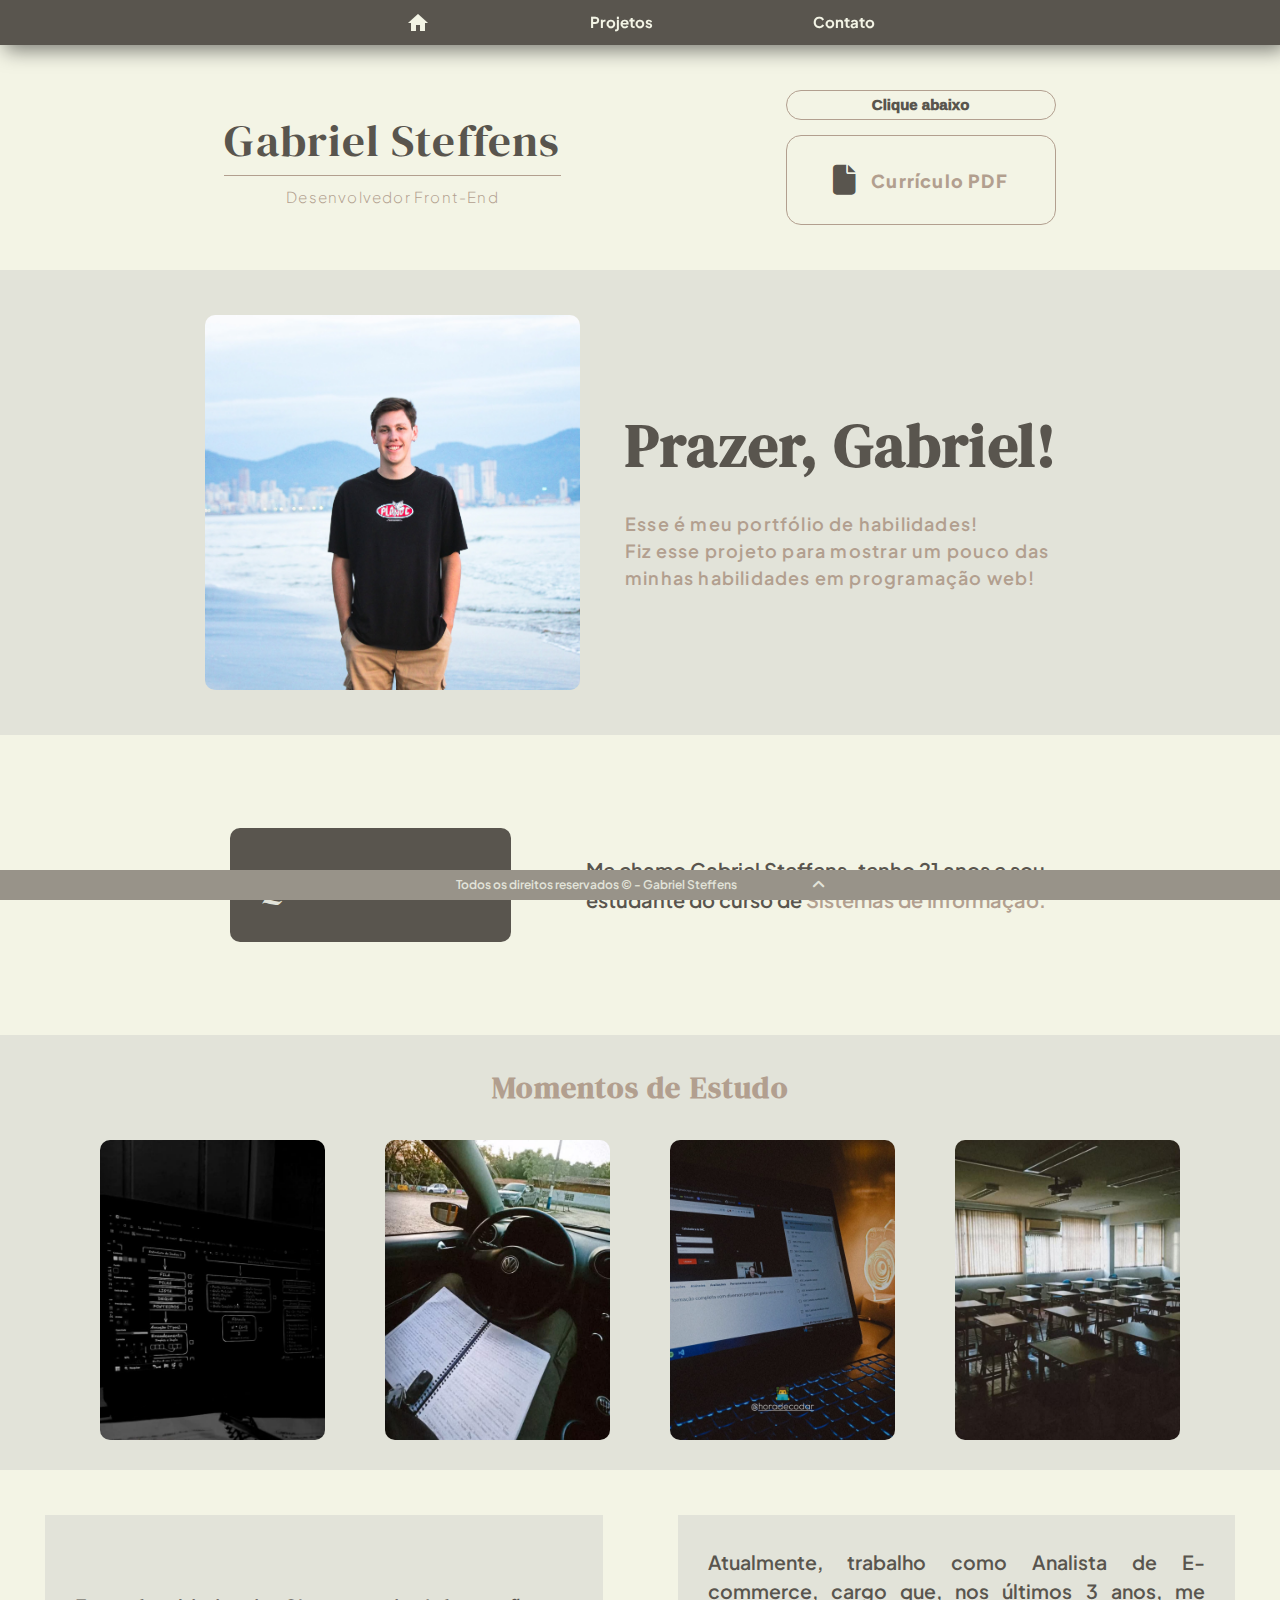
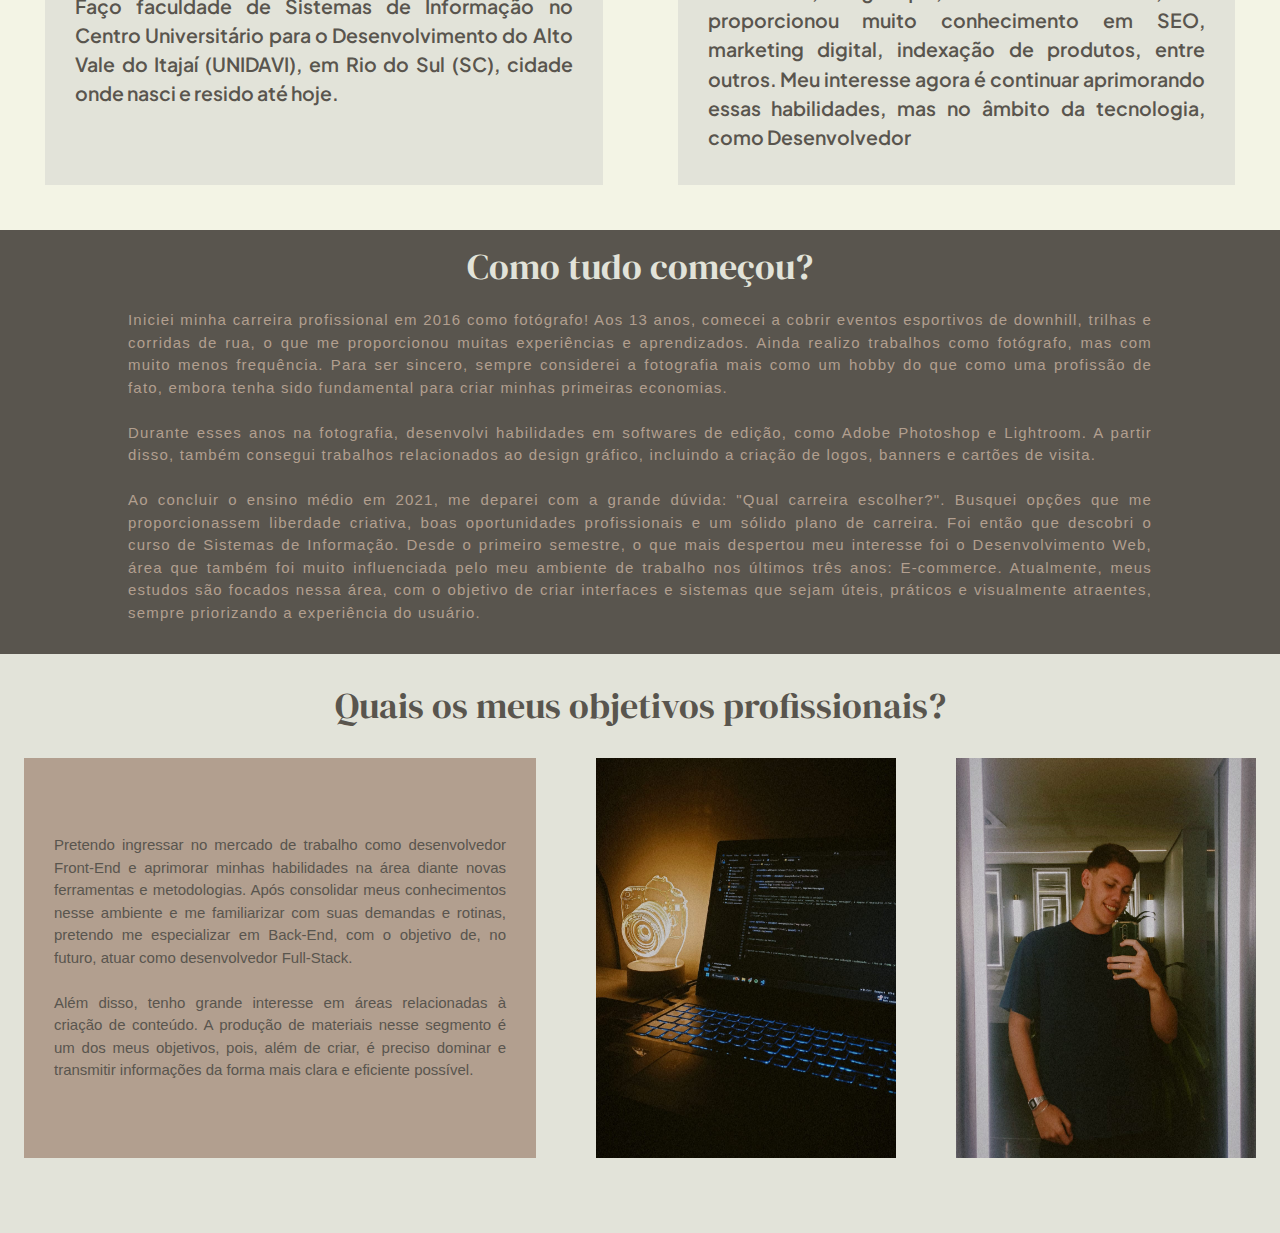
==== index.html @ e94da2ea "alteração estrutural para github page" ====
<!DOCTYPE html>
<html lang="pt-BR">

<head>
    <meta charset="UTF-8">
    <meta name="viewport" content="width=device-width, initial-scale=1.0">
    <link rel="preconnect" href="https://fonts.googleapis.com">
    <link rel="preconnect" href="https://fonts.gstatic.com" crossorigin>
    <link
        href="https://fonts.googleapis.com/css2?family=DM+Serif+Display:ital@0;1&family=Plus+Jakarta+Sans:ital,wght@0,200..800;1,200..800&display=swap"
        rel="stylesheet">
    <link rel="stylesheet" href="https://cdnjs.cloudflare.com/ajax/libs/font-awesome/5.15.4/css/all.min.css">
    <link rel="stylesheet" href="../css/styles.css">
    <link rel="stylesheet" href="https://www.w3schools.com/w3css/4/w3.css">
    <link rel="stylesheet" href="https://fonts.googleapis.com/icon?family=Material+Icons">
    <link rel="stylesheet" href="https://cdnjs.cloudflare.com/ajax/libs/font-awesome/6.5.1/css/all.min.css">


    <title>Portfólio Pessoal - Gabriel Steffens</title>
</head>

<body>
    <div class="navbar-container">
        <nav>
            <ul>
                <li class="material-icons" id="home-icon">home</li>
                <li id="projects-icon">Projetos</li>
                <li id="contact-icon">Contato</li>
            </ul>
        </nav>
    </div>

    <div class="sobre-mim">
        <div class="project-title">
            <div class="project-title-line">
                <h1 class="title">Gabriel Steffens</h1>
                <h3 class="subtitle">Desenvolvedor Front-End</h3>
            </div>
            <a href="../pdf/Curriculo_Gabriel_Steffens.pdf" class="pdf-container" target="_blank">
                <p class="pdf-click-text">Clique abaixo</p>
                <div class="pdf-download">
                    <i class="fa fa-file"></i>
                    <p class="pdf-text">Currículo PDF</p>
                </div>
            </a>
        </div>

        <div class="me-container">
            <img src="../img/gabriel.jpg" alt="imagem de Gabriel Steffens">
            <div class="me-text">
                <h1>Prazer, Gabriel!</h1>
                <h3>Esse é meu portfólio de habilidades! <br> Fiz esse projeto para mostrar um pouco das minhas
                    habilidades em programação web!</h3>
            </div>
        </div>

        <div class="quem-sou-eu">
            <h1>Quem sou eu?</h1>
            <h3>Me chamo Gabriel Steffens, tenho 21 anos e sou estudante do curso de <span>Sistemas de
                    Informação.</span></h3>
        </div>

        <div class="study-title">
            <h1>Momentos de Estudo</h1>
        </div>

        <div class="study-images">
            <img src="../img/1.jpg" alt="momento de estudos 1">
            <img src="../img/2.jpg" alt="momento de estudos 2">
            <img src="../img/3.jpg" alt="momento de estudos 3">
            <img src="../img/4.jpg" alt="momento de estudos 4">
        </div>

        <div class="me-description">
            <div class="text1">
                <p> Faço faculdade de Sistemas de Informação no Centro Universitário para o Desenvolvimento do Alto
                    Vale do Itajaí (UNIDAVI), em Rio do Sul (SC), cidade onde nasci e resido até hoje. </p>
            </div>
            <div class="text2">
                <p> Atualmente, trabalho como Analista de E-commerce, cargo que, nos últimos 3 anos, me
                    proporcionou muito conhecimento em SEO, marketing digital, indexação de produtos, entre outros. Meu
                    interesse agora é continuar aprimorando essas habilidades, mas no âmbito da tecnologia, como
                    Desenvolvedor </p>
            </div>
        </div>

        <div class="my-life">
            <h1>Como tudo começou?</h1>
        </div>
        <div class="my-life-text">
            <p> Iniciei minha carreira profissional em 2016 como fotógrafo! Aos 13 anos, comecei a cobrir eventos
                esportivos de downhill, trilhas e corridas de rua, o que me proporcionou muitas experiências e
                aprendizados. Ainda realizo trabalhos como fotógrafo, mas com muito menos frequência. Para ser sincero,
                sempre considerei a fotografia mais como um hobby do que como uma profissão de fato, embora tenha sido
                fundamental para criar minhas primeiras economias. </p> <br>
            <p> Durante esses anos na fotografia, desenvolvi habilidades em softwares de edição, como Adobe Photoshop e
                Lightroom. A partir disso, também consegui trabalhos relacionados ao design gráfico, incluindo a criação
                de logos, banners e cartões de visita. </p> <br>
            <p> Ao concluir o ensino médio em 2021, me deparei com a grande dúvida: "Qual carreira escolher?". Busquei
                opções que me proporcionassem liberdade criativa, boas oportunidades profissionais e um sólido plano de
                carreira. Foi então que descobri o curso de Sistemas de Informação. Desde o primeiro semestre, o que
                mais despertou meu interesse foi o Desenvolvimento Web, área que também foi muito influenciada pelo
                meu ambiente de trabalho nos últimos três anos: E-commerce. Atualmente, meus estudos são focados
                nessa área, com o objetivo de criar interfaces e sistemas que sejam úteis, práticos e visualmente
                atraentes, sempre priorizando a experiência do usuário. </p>
        </div>

        <div class="my-goal-title">
            <h1>Quais os meus objetivos profissionais?</h1>
        </div>
        <div class="my-goal-content">
            <div class="my-goal-text">
                <p>Pretendo ingressar no mercado de trabalho como desenvolvedor Front-End e aprimorar minhas habilidades
                    na área diante novas ferramentas e metodologias. Após consolidar meus
                    conhecimentos nesse ambiente e me familiarizar com suas demandas e rotinas, pretendo me especializar
                    em Back-End, com o objetivo de, no futuro, atuar como desenvolvedor Full-Stack. </p> <br>
                <p>Além disso, tenho grande interesse em áreas relacionadas à criação de conteúdo.
                    A produção de materiais nesse segmento é um dos meus objetivos, pois, além de criar, é preciso
                    dominar e transmitir informações da forma mais clara e eficiente possível.
                </p>
            </div>
            <div class="my-goal-images">
                <img src="../img/5.jpg" alt="objetivos profissionais 1">
                <img src="../img/6.jpg" alt="objetivos profissionais 2">
            </div>
        </div>
    </div>

    <div class="projetos none">

        <div class="project-header-container">
            <p class="project-header-text">Clique no botão ao lado, e acesse meus repositórios</p>
            <a class="github-link" href="https://github.com/gabste8831" target="_blank">
                <i class="fa-brands fa-square-github"></i>
                <p>Meu Github</p>
            </a>
        </div>

        <div class="project-description-container">
            <div class="project-description">
                <p>Nesta aba estão disponíveis alguns dos meus projetos pessoais e acadêmicos, com o intuito de
                    exemplificar
                    minhas habilidades como desenvolvedor!</p>
            </div>
        </div>

        <div class="github-projects-container">
            <div class="github-projects">

                <div class="projects-size">
                    <a href="https://github.com/gabste8831/QR-code-generator" target="_blank">
                        <img src="../img/project1.png" alt="gerador qr code">
                        <p>Gerador QR-Code</p>
                    </a>
                </div>
                <div class="projects-size">
                    <a href="https://github.com/gabste8831/Next_Level_Week_2025" target="_blank">
                        <img src="../img/project2.jpg" alt="projeto nlw rocketseat">
                        <p>NLW Rocketseat</p>
                    </a>
                </div>
                <div class="projects-size">
                    <a href="https://github.com/gabste8831/Instagram-Login-Page" target="_blank">
                        <img src="../img/project 3.jpg" alt="Réplica página do instagram">
                        <p>Réplica Login Page Instagram</p>
                    </a>
                    </a>
                </div>
                <div class="projects-size">
                    <a href="https://github.com/gabste8831/Tabuada-_simples_js" target="_blank">
                        <img src="../img/project4.jpg" alt="Gerador de tabuadas">
                        <p>Tabuada em JS</p>
                    </a>
                </div>
            </div>
        </div>

    </div>

    <div class="contact none">
        <div class="contact-header">
            <h1>Contato</h1>
        </div>

        <div class="contact-container">
            <div class="contact-content">
                <div class="linkedin">
                    <div class="social-icon">
                        <img src="../img/social-icons/linkedin.png" alt="LinkedIn">
                        <a class="link" href="https://www.linkedin.com/in/gabriel-steffens-/" target="_blank"><p>https://www.linkedin.com/in/gabriel-steffens-/</p></a>
                    </div>
                </div>

                <div class="instagram">
                    <div class="social-icon">
                        <img src="../img/social-icons/instagram.png" alt="Instagram">
                        <a class="link" href="https://www.instagram.com/gabr_ste/" target="_blank"><p>@gabr_ste</p></a>
                    </div>
                </div>

                <div class="github">
                    <div class="social-icon">
                        <img src="../img/social-icons/github.png" alt="GitHub">
                        <a class="link" href="https://github.com/gabste8831" target="_blank"><p>https://github.com/gabste8831</p></a>
                    </div>
                </div>
                <div class="gmail">
                    <div class="social-icon">
                        <img src="../img/social-icons/gmail.png" alt="Gmail">
                        <a class="link"><p>gabrielsteffens2003@gmail.com</p></a>
                    </div>
                </div>
            </div>


        </div>
    </div>


    <script src="../js/script.js" defer></script>
</body>

<footer class="footer-container">
    <div class="footer-text">
        <p>Todos os direitos reservados &copy; - Gabriel Steffens</p>
    </div>
    <div class="footer-icon">
        <i class='fas fa-angle-up' id="scroll-icon"></i>
    </div>
</footer>

</html>
---- css/styles.css ----
*{
    margin: 0;
    padding: 0;
    cursor: default;
    text-decoration: none;
}


.none{
    display: none;
}

body{
    background-color: #ebebeb;
    display: flex;
    flex-direction: column;
    font-family: Plus Jakarta Sans;
    font-weight: 1000;
    padding-top: 3rem;
    height: 100%;
}

/* predefinições de página */



/*  ESTILIZAÇÃO DA NAVBAR */
/* -------------------------------------------------------------------------------------------------------------------------------------- */

.navbar-container{
    background-color: #59554E;
    height: 3rem;
    width: 100%;
    position: fixed;
    top: 0; /* Fixa a navbar no topo */
    left: 0;
    z-index: 100; /* Garante que a navbar ficará por cima de outros elementos */      
    display: flex;
    align-items: center;
    justify-content: center;
    filter: drop-shadow(5px 5px 10px rgba(0, 0, 0, 0.5));

}   

nav ul {
    list-style-type: none;
    display: flex;
}

nav ul li{
    margin: 0 80px;
    font-family: Plus Jakarta Sans;
    font-size: 15px;
    color: #F3F4E5;
    font-weight: bold;
}

nav ul li:hover{
    color:  #ffffff;
    cursor: pointer;
}

.material-icons{
    color: #F3F4E5;
}

.material-icons:hover{
    color: #ffffff;
    cursor: pointer;
}
/* -------------------------------------------------------------------------------------------------------------------------------------- */

/* ESTILIZAÇÃO SOBRE-MIM */
/* -------------------------------------------------------------------------------------------------------------------------------------- */

.project-title{
    background-color: #F3F4E5;
    color: #59554E;
    width: 100%;
    height: 15rem;
    display: flex; 
    flex-direction: row;
    gap: 15rem;
    justify-content: center; /* Centraliza horizontalmente */
    align-items: center; /* Centraliza verticalmente */    

}

.title{
    font-family: DM Serif Display;
    text-align: center;
    letter-spacing: 1.2px;
    font-size: 3rem;
    border-bottom: 0.1px solid #b29f8f;
}

.title:hover{
    color: #3e3b37;
    cursor: default;
}

.subtitle{
    font-family: Plus Jakarta Sans;
    font-size: 15px;
    letter-spacing: 1.2px;
    font-weight: 250;
    color: #b29f8f;
    margin-top: 8px;
    justify-content: center;
    align-items: center;
    display: flex;
}

.pdf-download{
    height: 6rem;
    width: 18rem;
    border-radius: 15px;
    display: flex;
    flex-direction: row;
    justify-content: center;
    align-items: center;
    gap: 1rem;
    border: 1px solid #b29f8f;
}

.pdf-download:hover{
    border: 3px solid #b29f8f;
}

.pdf-text{
    display: flex;
    justify-content: center;
    align-items: center;
    height: 100%;
    color: #b29f8f;
    font-family: Plus Jakarta Sans;
    font-size: 1.2rem;
    letter-spacing: 1.2px;
}

.fa-file {
    font-size: 2rem; /* Aumenta o tamanho do ícone */
}

.pdf-title{
    font-family: Plus Jakarta Sans;
    font-size: 1rem;
    color: #59554E;
    letter-spacing: 1.2px;
}

.pdf-click-text{
    display: flex;
    flex-direction: column;
    justify-content: center;
    align-items: center;
    border: 1px solid #b29f8f;
    height: 2rem;
    width: 18rem;
    border-radius: 15px;
}

.pdf-container{
    display: flex;
    flex-direction: column;
    justify-content: center;
    align-items: center;
    gap: 1rem;
}


 

/* Estilização título portfólio de atividades */

.me-text{
    display: flex;
    flex-direction: column;
    width: 30rem;
    margin-left: 3rem;
    margin-top: 5rem;
}

.me-text h1{
    font-family: DM Serif Display;
    font-size: 4rem;
    letter-spacing: 1.2px;
    color: #59554E;
    font-weight: 600;
}

.me-text h3{
    font-family: Plus Jakarta Sans;
    font-size: 1.2rem;
    letter-spacing: 1.2px;
    color: #b29f8f;
    font-weight: 600;
}

.me-container img{
    width: 25rem;
    border-radius: 10px;
    transition: 0.5s;
}

.me-container img:hover{
    transform: scale(1.1);
}

.me-container{
    display: flex;
    padding: 3rem;
    justify-content: center;
    background-color: #E2E3D9 ;
}

/* Estilização do quem sou eu */

.quem-sou-eu{
    background-color: #F3F4E5;  
    padding: 3rem;
    display: flex;
    align-items: center;
    justify-content: center;
    height: 20rem;
}

.quem-sou-eu h1{
    background-color: #59554E;
    padding: 2rem;
    border-radius: 10px;
    font-family: DM Serif Display;
    color: #E2E3D9;
}

.quem-sou-eu h3{
    width: 31rem;
    margin-left: 5rem;
    font-family: Plus Jakarta Sans;
    font-size: 20px;
    font-weight: 600;
    color: #59554E;
}

.quem-sou-eu h3 span{
    color: #b29f8f;
}

.study-title{
    display: flex;
    justify-content: center;
    background-color: #E2E3D9;
}

.study-title h1{
    font-family: DM Serif Display;
    font-size: 2rem;
    letter-spacing: 1.2px;
    color: #b29f8f;
    font-weight: 600;
    padding: 20px;
}

.study-images{
    display: flex;
    justify-content: center;
    gap: 2rem;
    background-color: #E2E3D9;
    padding-bottom: 2rem;
    width: 100%;
    box-sizing: border-box;
}

.study-images img{
    width: 15rem;
    margin: 0 1rem;
    border-radius: 10px;
    transition: 0.2s;
}

.study-images img:hover{
    transform: scale(1.05);
}

.me-description{
    display: flex;
    justify-content: center;
    background-color: #F3F4E5;
    padding: 3rem;
    align-items: center;
    gap: 5rem; ;
}

.text1{
    font-family: Plus Jakarta Sans;
    font-size: 1.3rem;
    font-weight: 600;
    color: #59554E;
    height: 18rem;
    width: 40rem; /* Pode ajustar a largura conforme o layout */
    background-color: #E2E3D9;
    padding: 2rem;
    display: flex;
    align-items: center;
    justify-content: center;
    text-align: justify;
    overflow: hidden;
    
}

.text2 {
    font-family: Plus Jakarta Sans;
    font-size: 1.3rem;
    font-weight: 600;
    color: #59554E;
    height: 18rem;
    width: 40rem; /* Pode ajustar a largura conforme o layout */
    background-color: #E2E3D9;
    padding: 2rem;
    display: flex;
    align-items: center;
    justify-content: center;
    text-align: justify;
    overflow: hidden;
}


.my-life{
    display: flex;
    justify-content: center;
    background-color: #59554E;
    color: #E2E3D9;
    padding-bottom: 5px;
}

.my-life-text{
    font-size: 1rem;
    letter-spacing: 1.2px;
    background-color: #59554E;
    color: #b29f8f;
    font-weight: 300;
    width: 100%;
    align-items: center;
    padding-bottom: 2rem;
}

.my-life-text p{
    width: 80%;
    margin: 0 auto;
    text-align: justify;
}

.my-life h1{
    font-family: DM Serif Display;
    
}

.my-goal-title{
    display: flex;
    justify-content: center;
    background-color: #E2E3D9;
    font-size: 1rem;
    color: #59554E;
    padding-top: 1rem;
    padding-bottom: 1rem;
}

.my-goal-title h1{
    font-family: DM Serif Display;
}

.my-goal-content{
    background-color: #E2E3D9;
    width: 100%;
    display: flex;
    justify-content: center;
    padding-bottom: 5rem;
    gap: 4rem;
}

.my-goal-text{
    color: #59554E;
    width: 40%;
    text-align: justify;
    display: flex;
    flex-direction: column;
    background-color: #b29f8f;
    padding: 2rem;
    justify-content: center;
    align-items: center;
    font-size: 1rem;
    font-weight: 400;
    margin: 0 rem;
}

.my-goal-images{
    display: flex;
    justify-content: center;
    gap: 4rem;
}

.my-goal-images img {
    width: 100%;
    max-width: 20rem; 
    height: auto;
    display: block; 
    object-fit: contain;
    transition: 0.5s;
}

.my-goal-images img:hover{
    transform: scale(1.05);
}

.footer-container {
    background-color: #989389;
    display: flex;
    height: 2rem;
    width: 100%;
    display: flex;
    justify-content: center;
    align-items: center;
    gap: 5rem;
    left: 0;
    bottom: 0;
    position: fixed;
}

.footer-text {
    font-family: Plus Jakarta Sans;
    font-size: 0.8rem;
    color: #E2E3D9;
    font-weight: 600;
    text-align: center; 
}

.footer-icon {
    color: #E2E3D9;
    font-size: 1rem; 
    cursor: pointer;
    align-items: center;
    cursor: pointer;
}

.footer-icon:hover {
    color: #59554E;
    cursor: pointer;
}

/* -------------------------------------------------------------------------------------------------------------------------------------- */

/* ESTILIZAÇÃO PROJETOS */
/* -------------------------------------------------------------------------------------------------------------------------------------- */
.project-header-container{
    background-color: #F3F4E5;
    color: #59554E;
    width: 100%;
    height: 12rem;
    display: flex; 
    justify-content: center; 
    align-items: center; 
    gap: 10rem;  
}

.project-header-text{
    width: 25rem;
    text-align: center;
    font-size: 1.5rem;
    font-weight: 600;
    font-family: plus jakarta sans;
    padding: 1rem;
    border-radius: 10px;
    border: 2px solid #b29f8f;
}

.github-link{
    display: flex;
    gap: 0.5rem;
    align-items: center;
    padding: 1.5rem;
    font-size: 2.5rem;
    font-family: plus jakarta sans;
    border-radius: 10px;
    border: 2px solid #b29f8f;
    background-color: #F3F4E5;
}

.github-link:hover{
    background-color: #989389;
    color: #ebebeb;
    border: 2px solid #ebebeb;
}

.github-link, .fa-brands, .fa-square-github, .github-link p{
    cursor: pointer;
}

.project-description-container{
    background-color:#E2E3D9;
    color: #b29f8f;
    width: 100%;
    height: 5rem;
    display: flex; 
    justify-content: center; 
    align-items: center;   
}

.project-description{
    display: flex;
    flex-direction: column;
    align-items: center;
    font-size: 1.1rem;
    font-family: plus jakarta sans;
    justify-content: center;
    text-align: center;
    padding: 1rem;
}

.github-projects-container {
    display: flex;
    justify-content: center; /* Centraliza o conteúdo horizontalmente */
    align-items: center; /* Centraliza o conteúdo verticalmente */ 
    background-color: #F3F4E5;
    padding-top: 2rem;
    padding-left: 10rem;
    padding-right: 10rem;
    padding-bottom: 5rem;

}

.github-projects {
    display: grid;
    grid-template-columns: repeat(2, 1fr); /* Cria duas colunas */
    gap: 5rem; /* Espaçamento entre os projetos */
    justify-items: center; /* Centraliza os itens dentro do grid */
}

.projects-size {
    display: flex;
    flex-direction: column;
    text-align: center;
    justify-content: center;
}

.projects-size p {
    background-color: #59554E;
    color: #F3F4E5;
    margin-top: 1rem;
    height: 2rem;
    font-family: 'Plus Jakarta Sans', sans-serif;
    display: flex;
    justify-content: center;
    align-items: center;
    border-radius: 8px;
}

.projects-size img {
    width: 100%;
    height: auto;
    display: block;
    margin: 0 auto; /* Centraliza a imagem */
    border-radius: 8px;
    border: 5px solid #E2E3D9;
    transition: 0.7s;

}

.projects-size img:hover{
    cursor: pointer;
    transform: scale(1.02);
}
/* -------------------------------------------------------------------------------------------------------------------------------------- */

/* ESTILIZAÇÃO CONTATO */
/* -------------------------------------------------------------------------------------------------------------------------------------- */

.contact-container{
    display:  flex;
    flex-direction: column;
    justify-content: center;
    align-items: center;
    background-color: #59554E;
    height: calc(100vh - 15rem);
}

.contact-header{
    background-color: #F3F4E5;
    color: #59554E;
    width: 100%;
    height: 10rem;
    display: flex; 
    justify-content: center; 
    align-items: center; 
    gap: 10rem; 
    font-family: 'DM Serif Display';
}

.contact-header h1 {
    font-family: 'DM Serif Display';
}

.contact-content {
    width: 50rem;
    display: flex;
    flex-direction: column;
    gap: 1.5rem;
    background-color: #F3F4E5;
    padding: 2rem;
    border-radius: 1rem;
}

.social-icon img{
    height: 3rem;
    width: 3rem;
}

.social-icon{
    display: flex;
    align-items: center;
    width: 100%;
    color: #59554E;
}

.social-icon p{
    font-family: 'Plus Jakarta Sans';
    padding-left: 1rem;
    font-size: 1.1rem;
}

.link p:hover{
    cursor: pointer;
    color: #b29f8f;
}
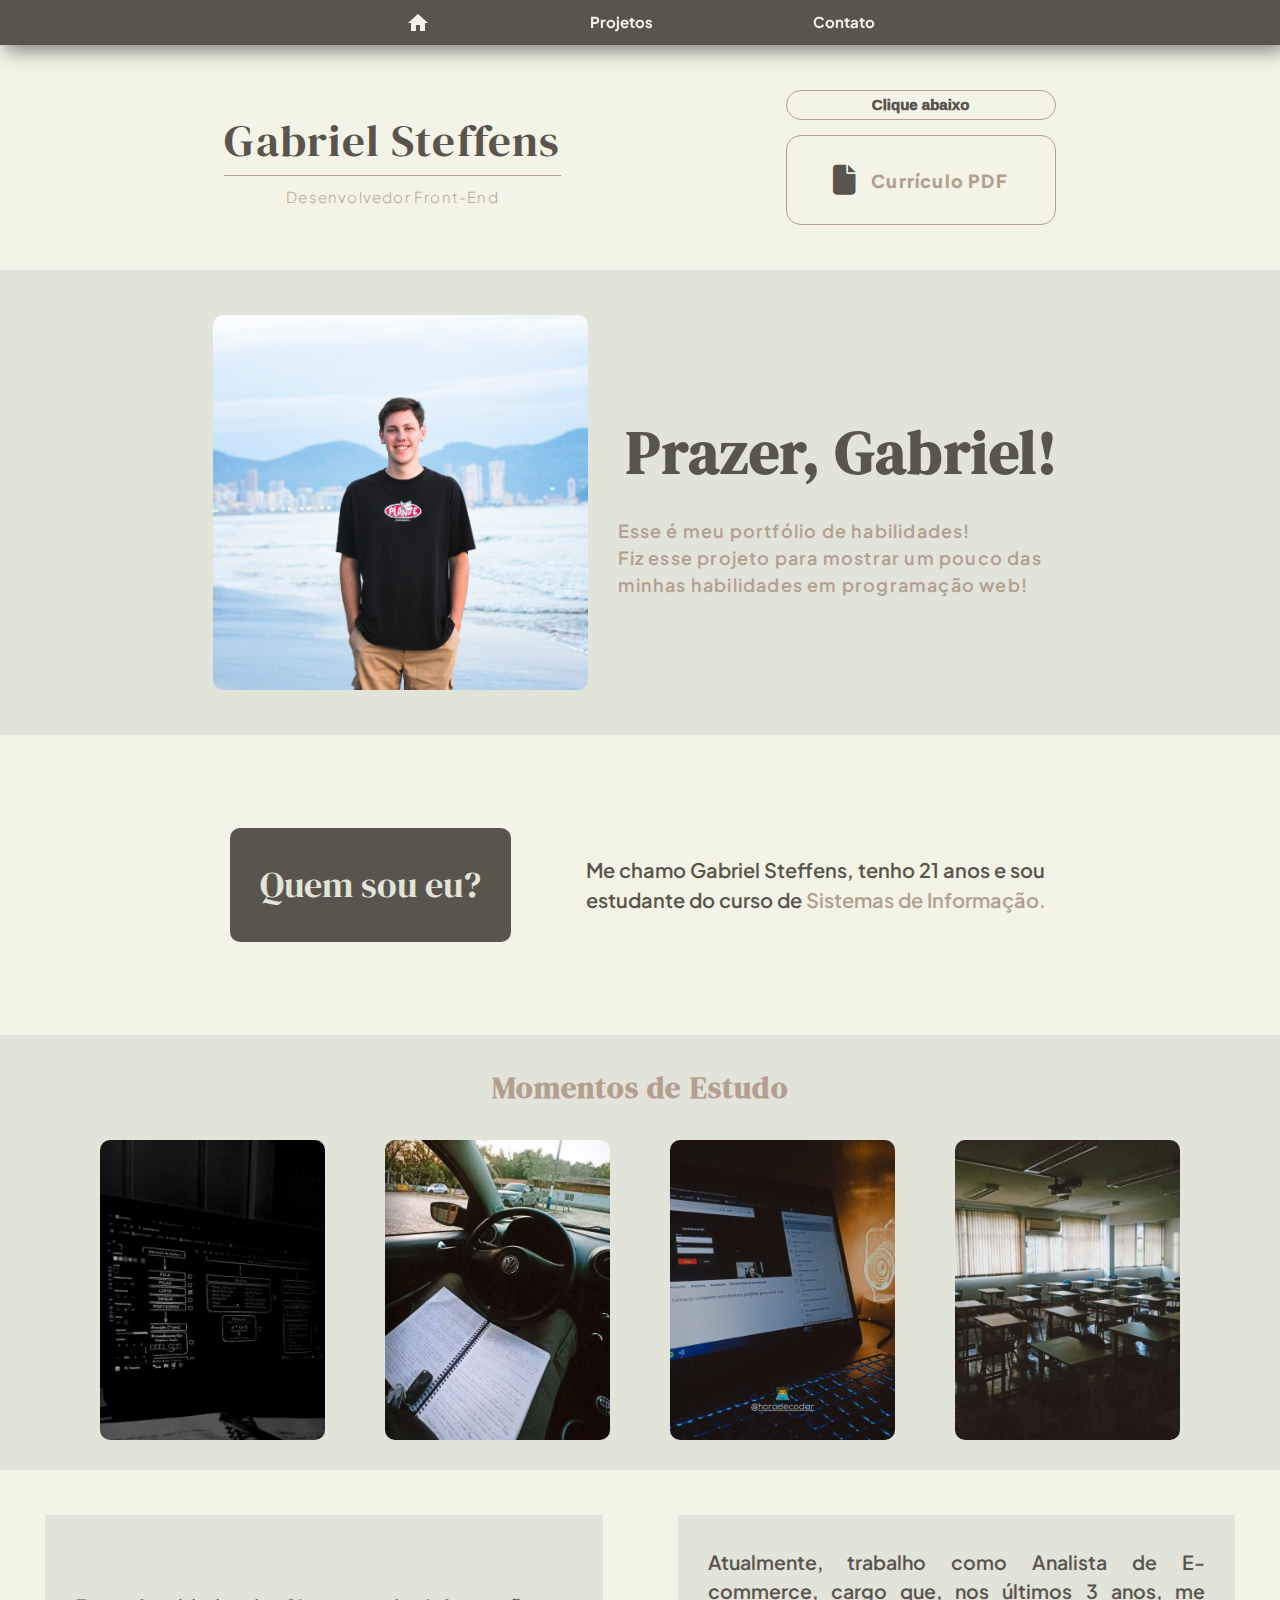
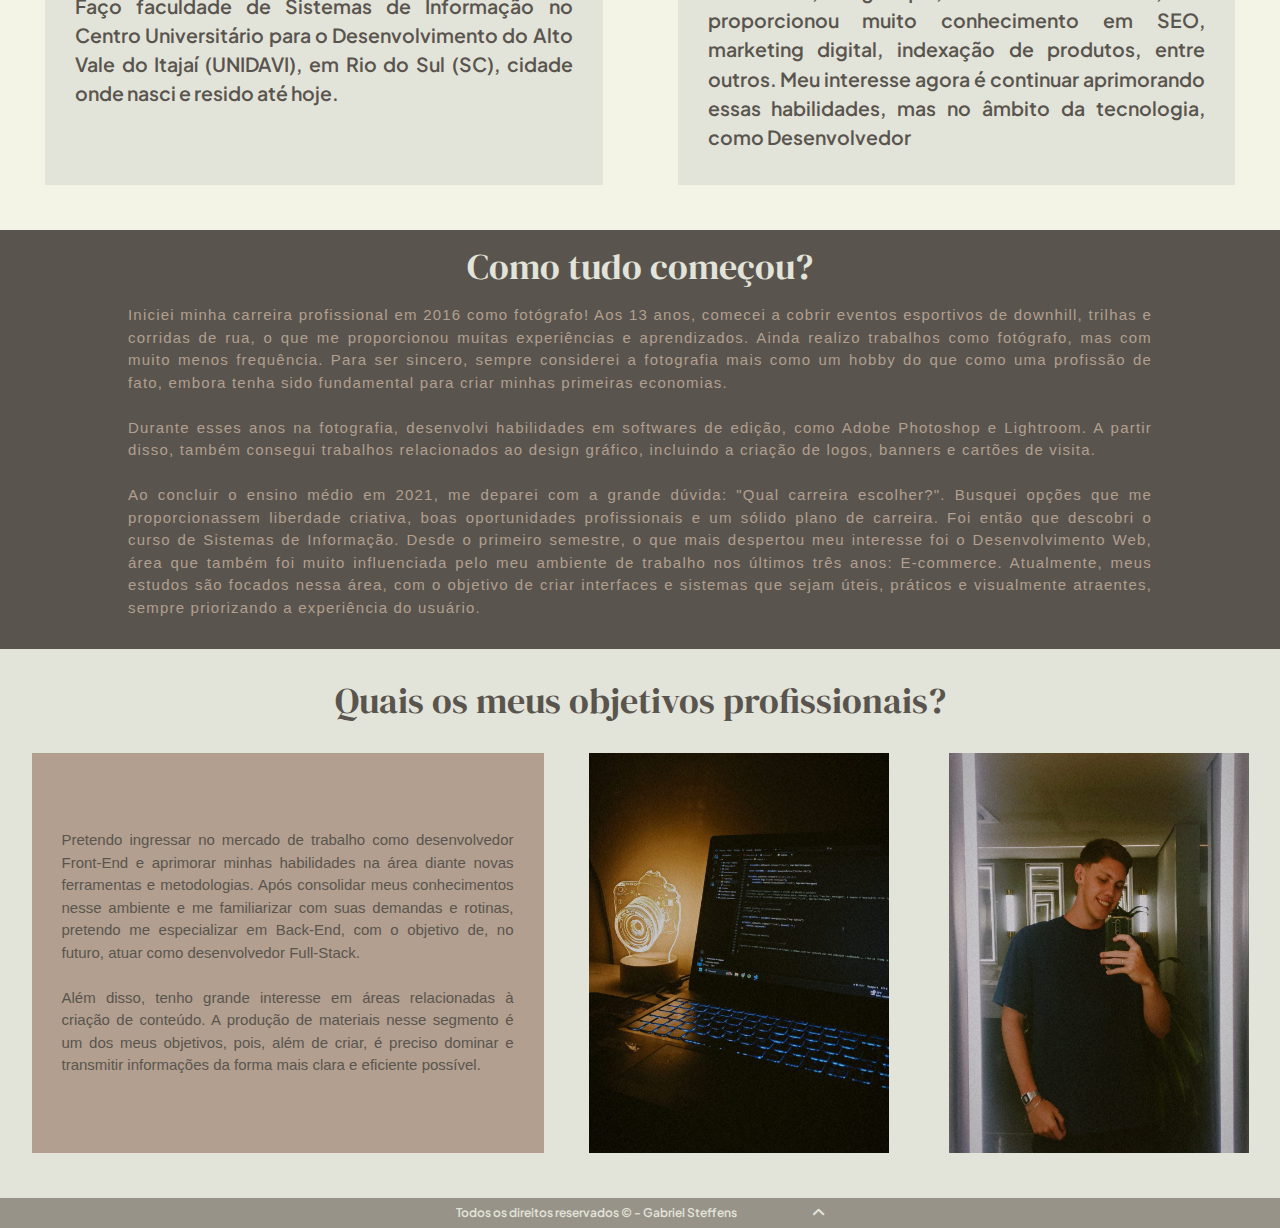
==== commit 179ceea6: "alterações css complementares - responsividade aba contact" ====
--- a/index.html
+++ b/index.html
@@ -129,7 +129,7 @@
     <div class="projetos none">
 
         <div class="project-header-container">
-            <p class="project-header-text">Clique no botão ao lado, e acesse meus repositórios</p>
+            <p class="project-header-text">Clique no botão, e acesse meus repositórios</p>
             <a class="github-link" href="https://github.com/gabste8831" target="_blank">
                 <i class="fa-brands fa-square-github"></i>
                 <p>Meu Github</p>
--- a/css/styles.css
+++ b/css/styles.css
@@ -1,4 +1,4 @@
-*{
+* {
     margin: 0;
     padding: 0;
     cursor: default;
@@ -6,11 +6,11 @@
 }
 
 
-.none{
+.none {
     display: none;
 }
 
-body{
+body {
     background-color: #ebebeb;
     display: flex;
     flex-direction: column;
@@ -20,34 +20,35 @@
     height: 100%;
 }
 
-/* predefinições de página */
+
 
 
 
 /*  ESTILIZAÇÃO DA NAVBAR */
 /* -------------------------------------------------------------------------------------------------------------------------------------- */
 
-.navbar-container{
+.navbar-container {
     background-color: #59554E;
     height: 3rem;
     width: 100%;
     position: fixed;
-    top: 0; /* Fixa a navbar no topo */
+    top: 0;
     left: 0;
-    z-index: 100; /* Garante que a navbar ficará por cima de outros elementos */      
-    display: flex;
+    z-index: 100;
+    display: flex;
+    flex-direction: row;
     align-items: center;
     justify-content: center;
     filter: drop-shadow(5px 5px 10px rgba(0, 0, 0, 0.5));
 
-}   
+}
 
 nav ul {
     list-style-type: none;
     display: flex;
 }
 
-nav ul li{
+nav ul li {
     margin: 0 80px;
     font-family: Plus Jakarta Sans;
     font-size: 15px;
@@ -55,38 +56,41 @@
     font-weight: bold;
 }
 
-nav ul li:hover{
-    color:  #ffffff;
-    cursor: pointer;
-}
-
-.material-icons{
-    color: #F3F4E5;
-}
-
-.material-icons:hover{
+nav ul li:hover {
     color: #ffffff;
     cursor: pointer;
 }
+
+.material-icons {
+    color: #F3F4E5;
+}
+
+.material-icons:hover {
+    color: #ffffff;
+    cursor: pointer;
+}
+
 /* -------------------------------------------------------------------------------------------------------------------------------------- */
 
 /* ESTILIZAÇÃO SOBRE-MIM */
 /* -------------------------------------------------------------------------------------------------------------------------------------- */
 
-.project-title{
+.project-title {
     background-color: #F3F4E5;
     color: #59554E;
     width: 100%;
     height: 15rem;
-    display: flex; 
+    display: flex;
     flex-direction: row;
     gap: 15rem;
-    justify-content: center; /* Centraliza horizontalmente */
-    align-items: center; /* Centraliza verticalmente */    
-
-}
-
-.title{
+    justify-content: center;
+    /* Centraliza horizontalmente */
+    align-items: center;
+    /* Centraliza verticalmente */
+
+}
+
+.title {
     font-family: DM Serif Display;
     text-align: center;
     letter-spacing: 1.2px;
@@ -94,12 +98,12 @@
     border-bottom: 0.1px solid #b29f8f;
 }
 
-.title:hover{
+.title:hover {
     color: #3e3b37;
     cursor: default;
 }
 
-.subtitle{
+.subtitle {
     font-family: Plus Jakarta Sans;
     font-size: 15px;
     letter-spacing: 1.2px;
@@ -111,7 +115,7 @@
     display: flex;
 }
 
-.pdf-download{
+.pdf-download {
     height: 6rem;
     width: 18rem;
     border-radius: 15px;
@@ -123,11 +127,11 @@
     border: 1px solid #b29f8f;
 }
 
-.pdf-download:hover{
+.pdf-download:hover {
     border: 3px solid #b29f8f;
 }
 
-.pdf-text{
+.pdf-text {
     display: flex;
     justify-content: center;
     align-items: center;
@@ -139,17 +143,17 @@
 }
 
 .fa-file {
-    font-size: 2rem; /* Aumenta o tamanho do ícone */
-}
-
-.pdf-title{
+    font-size: 2rem;
+}
+
+.pdf-title {
     font-family: Plus Jakarta Sans;
     font-size: 1rem;
     color: #59554E;
     letter-spacing: 1.2px;
 }
 
-.pdf-click-text{
+.pdf-click-text {
     display: flex;
     flex-direction: column;
     justify-content: center;
@@ -160,7 +164,7 @@
     border-radius: 15px;
 }
 
-.pdf-container{
+.pdf-container {
     display: flex;
     flex-direction: column;
     justify-content: center;
@@ -169,19 +173,19 @@
 }
 
 
- 
+
 
 /* Estilização título portfólio de atividades */
 
-.me-text{
+.me-text {
     display: flex;
     flex-direction: column;
-    width: 30rem;
-    margin-left: 3rem;
-    margin-top: 5rem;
-}
-
-.me-text h1{
+    justify-content: center;
+    align-items: center;
+    max-width: 30rem;
+}
+
+.me-text h1 {
     font-family: DM Serif Display;
     font-size: 4rem;
     letter-spacing: 1.2px;
@@ -189,7 +193,7 @@
     font-weight: 600;
 }
 
-.me-text h3{
+.me-text h3 {
     font-family: Plus Jakarta Sans;
     font-size: 1.2rem;
     letter-spacing: 1.2px;
@@ -197,27 +201,29 @@
     font-weight: 600;
 }
 
-.me-container img{
+.me-container img {
     width: 25rem;
     border-radius: 10px;
     transition: 0.5s;
 }
 
-.me-container img:hover{
+.me-container img:hover {
     transform: scale(1.1);
 }
 
-.me-container{
+.me-container {
     display: flex;
     padding: 3rem;
     justify-content: center;
-    background-color: #E2E3D9 ;
+    align-items: center;
+    gap: 2rem;
+    background-color: #E2E3D9;
 }
 
 /* Estilização do quem sou eu */
 
-.quem-sou-eu{
-    background-color: #F3F4E5;  
+.quem-sou-eu {
+    background-color: #F3F4E5;
     padding: 3rem;
     display: flex;
     align-items: center;
@@ -225,7 +231,7 @@
     height: 20rem;
 }
 
-.quem-sou-eu h1{
+.quem-sou-eu h1 {
     background-color: #59554E;
     padding: 2rem;
     border-radius: 10px;
@@ -233,7 +239,7 @@
     color: #E2E3D9;
 }
 
-.quem-sou-eu h3{
+.quem-sou-eu h3 {
     width: 31rem;
     margin-left: 5rem;
     font-family: Plus Jakarta Sans;
@@ -242,17 +248,17 @@
     color: #59554E;
 }
 
-.quem-sou-eu h3 span{
+.quem-sou-eu h3 span {
     color: #b29f8f;
 }
 
-.study-title{
+.study-title {
     display: flex;
     justify-content: center;
     background-color: #E2E3D9;
 }
 
-.study-title h1{
+.study-title h1 {
     font-family: DM Serif Display;
     font-size: 2rem;
     letter-spacing: 1.2px;
@@ -261,7 +267,7 @@
     padding: 20px;
 }
 
-.study-images{
+.study-images {
     display: flex;
     justify-content: center;
     gap: 2rem;
@@ -271,33 +277,35 @@
     box-sizing: border-box;
 }
 
-.study-images img{
+.study-images img {
     width: 15rem;
     margin: 0 1rem;
     border-radius: 10px;
     transition: 0.2s;
 }
 
-.study-images img:hover{
+.study-images img:hover {
     transform: scale(1.05);
 }
 
-.me-description{
+.me-description {
     display: flex;
     justify-content: center;
     background-color: #F3F4E5;
     padding: 3rem;
     align-items: center;
-    gap: 5rem; ;
-}
-
-.text1{
+    gap: 5rem;
+    ;
+}
+
+.text1 {
     font-family: Plus Jakarta Sans;
     font-size: 1.3rem;
     font-weight: 600;
     color: #59554E;
     height: 18rem;
-    width: 40rem; /* Pode ajustar a largura conforme o layout */
+    width: 40rem;
+    /* Pode ajustar a largura conforme o layout */
     background-color: #E2E3D9;
     padding: 2rem;
     display: flex;
@@ -305,7 +313,7 @@
     justify-content: center;
     text-align: justify;
     overflow: hidden;
-    
+
 }
 
 .text2 {
@@ -314,7 +322,8 @@
     font-weight: 600;
     color: #59554E;
     height: 18rem;
-    width: 40rem; /* Pode ajustar a largura conforme o layout */
+    width: 40rem;
+    /* Pode ajustar a largura conforme o layout */
     background-color: #E2E3D9;
     padding: 2rem;
     display: flex;
@@ -325,15 +334,14 @@
 }
 
 
-.my-life{
+.my-life {
     display: flex;
     justify-content: center;
     background-color: #59554E;
     color: #E2E3D9;
-    padding-bottom: 5px;
-}
-
-.my-life-text{
+}
+
+.my-life-text {
     font-size: 1rem;
     letter-spacing: 1.2px;
     background-color: #59554E;
@@ -344,18 +352,18 @@
     padding-bottom: 2rem;
 }
 
-.my-life-text p{
+.my-life-text p {
     width: 80%;
     margin: 0 auto;
     text-align: justify;
 }
 
-.my-life h1{
+.my-life h1 {
     font-family: DM Serif Display;
-    
-}
-
-.my-goal-title{
+
+}
+
+.my-goal-title {
     display: flex;
     justify-content: center;
     background-color: #E2E3D9;
@@ -365,20 +373,20 @@
     padding-bottom: 1rem;
 }
 
-.my-goal-title h1{
+.my-goal-title h1 {
     font-family: DM Serif Display;
 }
 
-.my-goal-content{
+.my-goal-content {
     background-color: #E2E3D9;
     width: 100%;
     display: flex;
     justify-content: center;
-    padding-bottom: 5rem;
-    gap: 4rem;
-}
-
-.my-goal-text{
+    padding-bottom: 3rem;
+    gap: 3rem;
+}
+
+.my-goal-text {
     color: #59554E;
     width: 40%;
     text-align: justify;
@@ -393,7 +401,7 @@
     margin: 0 rem;
 }
 
-.my-goal-images{
+.my-goal-images {
     display: flex;
     justify-content: center;
     gap: 4rem;
@@ -401,14 +409,14 @@
 
 .my-goal-images img {
     width: 100%;
-    max-width: 20rem; 
+    max-width: 20rem;
     height: auto;
-    display: block; 
+    display: block;
     object-fit: contain;
     transition: 0.5s;
 }
 
-.my-goal-images img:hover{
+.my-goal-images img:hover {
     transform: scale(1.05);
 }
 
@@ -421,9 +429,6 @@
     justify-content: center;
     align-items: center;
     gap: 5rem;
-    left: 0;
-    bottom: 0;
-    position: fixed;
 }
 
 .footer-text {
@@ -431,12 +436,12 @@
     font-size: 0.8rem;
     color: #E2E3D9;
     font-weight: 600;
-    text-align: center; 
+    text-align: center;
 }
 
 .footer-icon {
     color: #E2E3D9;
-    font-size: 1rem; 
+    font-size: 1rem;
     cursor: pointer;
     align-items: center;
     cursor: pointer;
@@ -451,18 +456,18 @@
 
 /* ESTILIZAÇÃO PROJETOS */
 /* -------------------------------------------------------------------------------------------------------------------------------------- */
-.project-header-container{
+.project-header-container {
     background-color: #F3F4E5;
     color: #59554E;
     width: 100%;
     height: 12rem;
-    display: flex; 
-    justify-content: center; 
-    align-items: center; 
-    gap: 10rem;  
-}
-
-.project-header-text{
+    display: flex;
+    justify-content: center;
+    align-items: center;
+    gap: 10rem;
+}
+
+.project-header-text {
     width: 25rem;
     text-align: center;
     font-size: 1.5rem;
@@ -473,7 +478,7 @@
     border: 2px solid #b29f8f;
 }
 
-.github-link{
+.github-link {
     display: flex;
     gap: 0.5rem;
     align-items: center;
@@ -485,27 +490,30 @@
     background-color: #F3F4E5;
 }
 
-.github-link:hover{
+.github-link:hover {
     background-color: #989389;
     color: #ebebeb;
     border: 2px solid #ebebeb;
 }
 
-.github-link, .fa-brands, .fa-square-github, .github-link p{
+.github-link,
+.fa-brands,
+.fa-square-github,
+.github-link p {
     cursor: pointer;
 }
 
-.project-description-container{
-    background-color:#E2E3D9;
+.project-description-container {
+    background-color: #E2E3D9;
     color: #b29f8f;
     width: 100%;
     height: 5rem;
-    display: flex; 
-    justify-content: center; 
-    align-items: center;   
-}
-
-.project-description{
+    display: flex;
+    justify-content: center;
+    align-items: center;
+}
+
+.project-description {
     display: flex;
     flex-direction: column;
     align-items: center;
@@ -518,8 +526,8 @@
 
 .github-projects-container {
     display: flex;
-    justify-content: center; /* Centraliza o conteúdo horizontalmente */
-    align-items: center; /* Centraliza o conteúdo verticalmente */ 
+    justify-content: center;
+    align-items: center;
     background-color: #F3F4E5;
     padding-top: 2rem;
     padding-left: 10rem;
@@ -530,9 +538,9 @@
 
 .github-projects {
     display: grid;
-    grid-template-columns: repeat(2, 1fr); /* Cria duas colunas */
-    gap: 5rem; /* Espaçamento entre os projetos */
-    justify-items: center; /* Centraliza os itens dentro do grid */
+    grid-template-columns: repeat(2, 1fr);
+    gap: 5rem;
+    justify-items: center;
 }
 
 .projects-size {
@@ -558,24 +566,26 @@
     width: 100%;
     height: auto;
     display: block;
-    margin: 0 auto; /* Centraliza a imagem */
+    margin: 0 auto;
+    /* Centraliza a imagem */
     border-radius: 8px;
     border: 5px solid #E2E3D9;
     transition: 0.7s;
 
 }
 
-.projects-size img:hover{
+.projects-size img:hover {
     cursor: pointer;
     transform: scale(1.02);
 }
+
 /* -------------------------------------------------------------------------------------------------------------------------------------- */
 
 /* ESTILIZAÇÃO CONTATO */
 /* -------------------------------------------------------------------------------------------------------------------------------------- */
 
-.contact-container{
-    display:  flex;
+.contact-container {
+    display: flex;
     flex-direction: column;
     justify-content: center;
     align-items: center;
@@ -583,15 +593,15 @@
     height: calc(100vh - 15rem);
 }
 
-.contact-header{
+.contact-header {
     background-color: #F3F4E5;
     color: #59554E;
     width: 100%;
     height: 10rem;
-    display: flex; 
-    justify-content: center; 
-    align-items: center; 
-    gap: 10rem; 
+    display: flex;
+    justify-content: center;
+    align-items: center;
+    gap: 10rem;
     font-family: 'DM Serif Display';
 }
 
@@ -609,25 +619,298 @@
     border-radius: 1rem;
 }
 
-.social-icon img{
+.social-icon img {
     height: 3rem;
     width: 3rem;
 }
 
-.social-icon{
-    display: flex;
-    align-items: center;
-    width: 100%;
-    color: #59554E;
-}
-
-.social-icon p{
+.social-icon {
+    display: flex;
+    align-items: center;
+    width: 100%;
+    color: #59554E;
+}
+
+.social-icon p {
     font-family: 'Plus Jakarta Sans';
     padding-left: 1rem;
     font-size: 1.1rem;
 }
 
-.link p:hover{
+.link p:hover {
     cursor: pointer;
     color: #b29f8f;
+}
+
+
+/* RESPONSIVIDADE */
+
+/* Media query para telas menores que 480px (celulares em modo retrato) */
+@media (max-width: 480px) {
+
+    .title {
+        font-size: 2rem;
+    }
+
+    .subtitle {
+        font-size: 0.9rem;
+    }
+
+    .pdf-text {
+        font-size: 0.9rem;
+    }
+
+
+    .me-container img {
+        width: 90%;
+        max-width: 15rem;
+    }
+
+    .study-images img {
+        width: 90%;
+        max-width: 15rem;
+    }
+
+
+    .github-link {
+        font-size: 1.3rem;
+    }
+
+    .my-goal-content {
+        margin-bottom: ppx;
+    }
+}
+
+
+@media screen and (max-width: 768px) {
+    body {
+        padding-top: 2rem;
+        font-size: 14px;
+    }
+
+    .navbar-container {
+        display: flex;
+        height: 2.5rem;
+    }
+
+    nav ul {
+        align-items: center;
+        gap: 5rem;
+        transform: scale(0.9);
+
+    }
+
+    nav ul li {
+        margin: 10px 0;
+        font-size: 12px;
+    }
+
+
+    .project-title {
+        flex-direction: column;
+        height: auto;
+        gap: 2rem;
+        text-align: center;
+        padding: 2rem 1rem;
+    }
+
+    .me-container {
+        flex-direction: column;
+        text-align: center;
+        padding: 2rem 1rem;
+    }
+
+    .me-container img {
+        width: 90%;
+        max-width: 15rem;
+    }
+
+    .quem-sou-eu {
+        flex-direction: column;
+        text-align: center;
+        height: auto;
+    }
+
+    .quem-sou-eu h3 {
+        width: 90%;
+        margin-left: 0;
+        font-size: 18px;
+    }
+
+    .study-images {
+        flex-wrap: wrap;
+        justify-content: center;
+    }
+
+    .study-images img {
+        width: 80%;
+        max-width: 15rem;
+    }
+
+    .me-description {
+        flex-direction: column;
+        gap: 2rem;
+        padding: 2rem 1rem;
+    }
+
+    .text1,
+    .text2 {
+        width: 90%;
+        height: auto;
+        padding: 1.5rem;
+    }
+
+    .my-life h1 {
+        font-size: 1.8rem;
+        text-align: center;
+    }
+
+    .my-goal-content {
+        flex-direction: column;
+        align-items: center;
+    }
+
+    .my-goal-title {
+        text-align: center;
+        padding: 5px;
+    }
+
+    .my-goal-text {
+        width: 90%;
+        padding: 1.5rem;
+    }
+
+    .my-goal-images {
+        width: 40%;
+        gap: 2.5rem;
+    }
+
+    .footer-container {
+        margin: none;
+    }
+
+    .footer-text,
+    .footer-icon {
+        font-size: 10px;
+    }
+
+    /* ------------------------------------------------------ */
+    /* ABA DE PROJETOS */
+
+    .project-header-container {
+        flex-direction: column;
+        height: auto;
+        text-align: center;
+        gap: 2rem;
+        padding: 2rem;
+    }
+
+    .project-header-text {
+        width: 80%;
+        font-size: 1rem;
+    }
+
+    .github-link {
+        font-size: 1.5rem;
+    }
+
+    .project-description {
+        font-size: 0.75rem;
+    }
+
+    .github-projects-container {
+        display: flex;
+        justify-content: center;
+        padding: 20px;
+    }
+
+    .github-projects {
+        display: grid;
+        grid-template-columns: repeat(auto-fit, minmax(250px, 1fr));
+        gap: 20px;
+        max-width: 1200px;
+        width: 100%;
+    }
+
+    .projects-size {
+        padding: 15px;
+        border-radius: 10px;
+        text-align: center;
+        transition: transform 0.3s ease-in-out;
+    }
+
+    .projects-size a {
+        text-decoration: none;
+        color: #333;
+        display: block;
+    }
+
+    .projects-size img {
+        height: auto;
+        border-radius: 10px;
+    }
+
+    .projects-size p {
+        margin-top: 10px;
+        font-size: 1rem;
+        font-weight: bold;
+    }
+
+    /* ABA CONTATO */
+
+    
+     .contact-header h1 {
+        font-size: 2rem;
+        margin-bottom: 20px;
+        text-align: center;
+    } 
+    
+     .contact-container {
+        display: flex;
+        flex-direction: column;
+        align-items: center;
+        gap: 20px;
+        width: 100%;
+        max-width: 600px;
+        height: calc(100vh - 14rem);
+        
+    } 
+    
+    .contact-content {
+        display: flex;
+        flex-direction: column;
+        gap: 15px;
+        width: 90%;
+    }
+    
+    .social-icon {
+        display: flex;
+        align-items: center;
+        gap: 10px;
+        padding: 10px;
+        border-radius: 8px;
+        background-color: #E2E3D9;
+    }
+
+    .social-icon p{
+        font-size: 12px;
+    }
+    
+    
+    .social-icon img {
+        width: 30px;
+        height: 30px;
+    }
+    
+    .link {
+        text-decoration: none;
+        color: #333;
+        font-size: 1rem;
+        word-break: break-all;
+    }
+    
+    .link p {
+        margin: 0;
+    }
+
 }